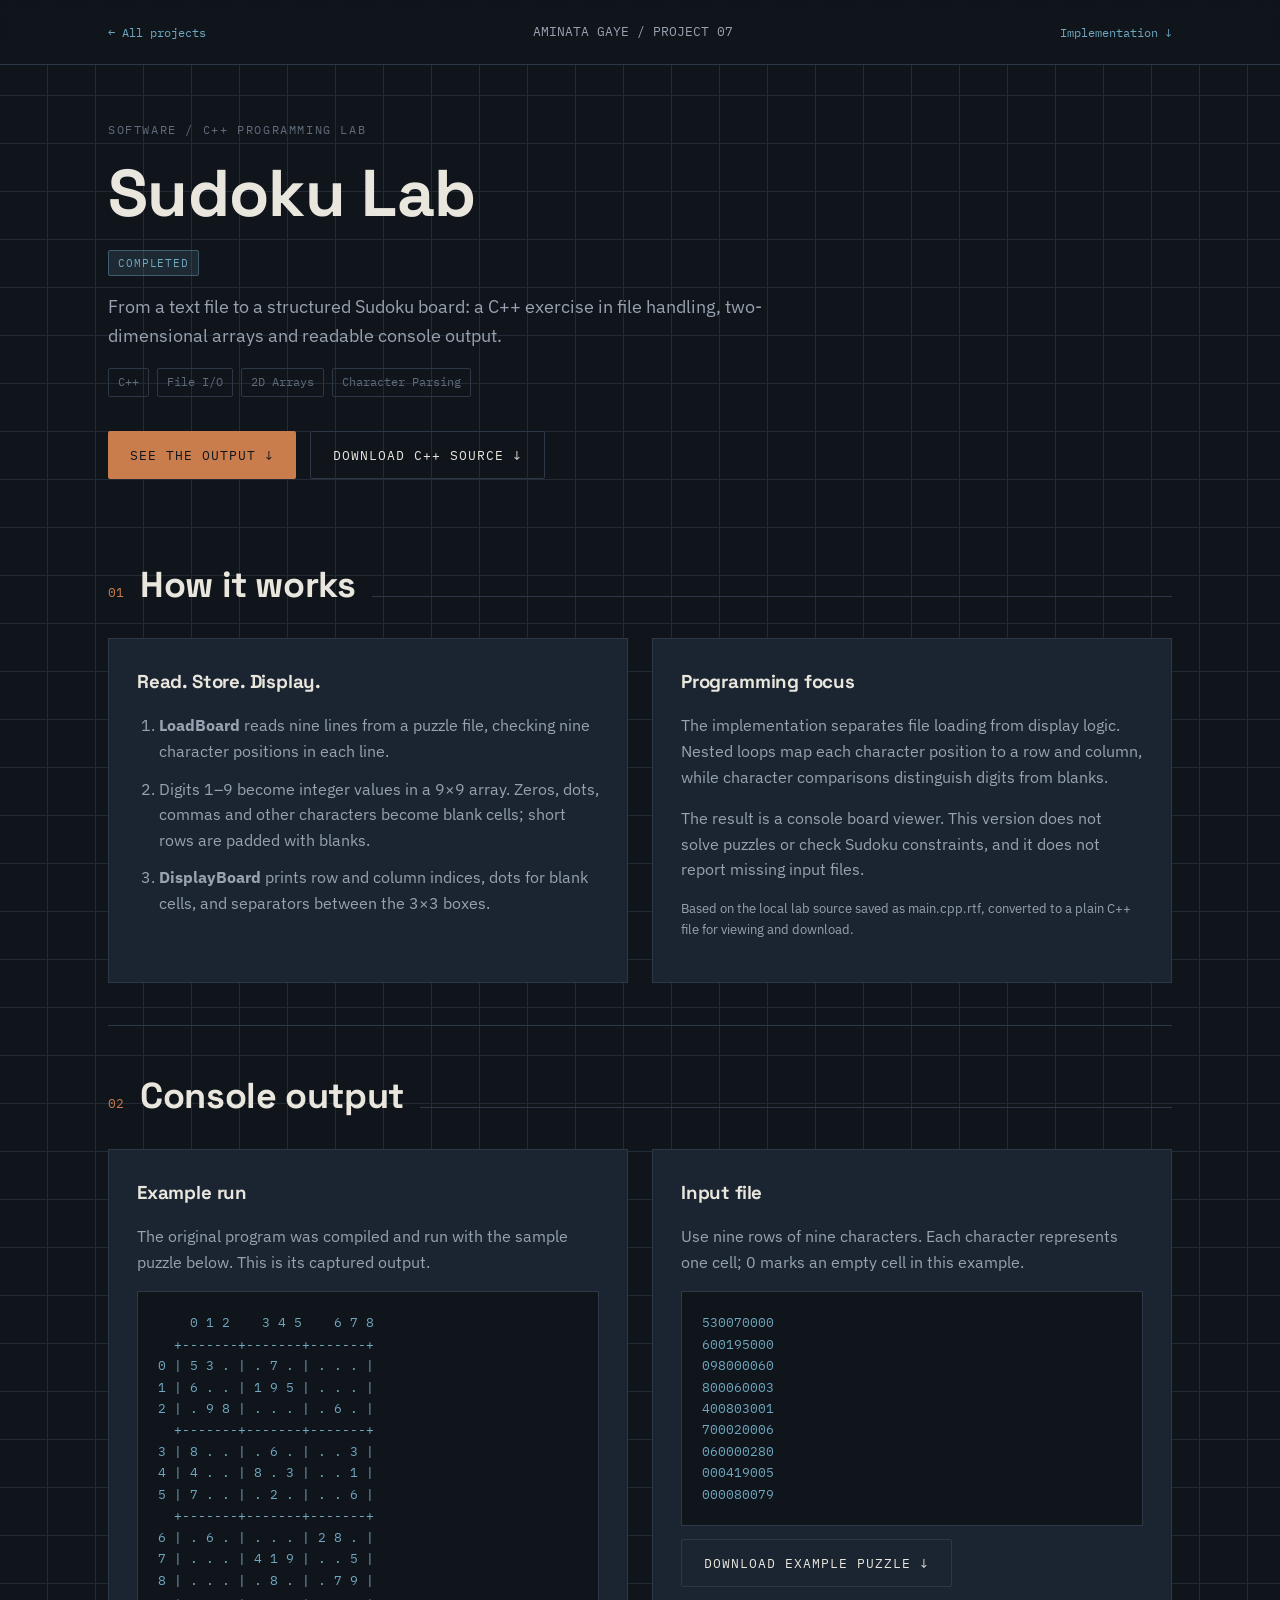
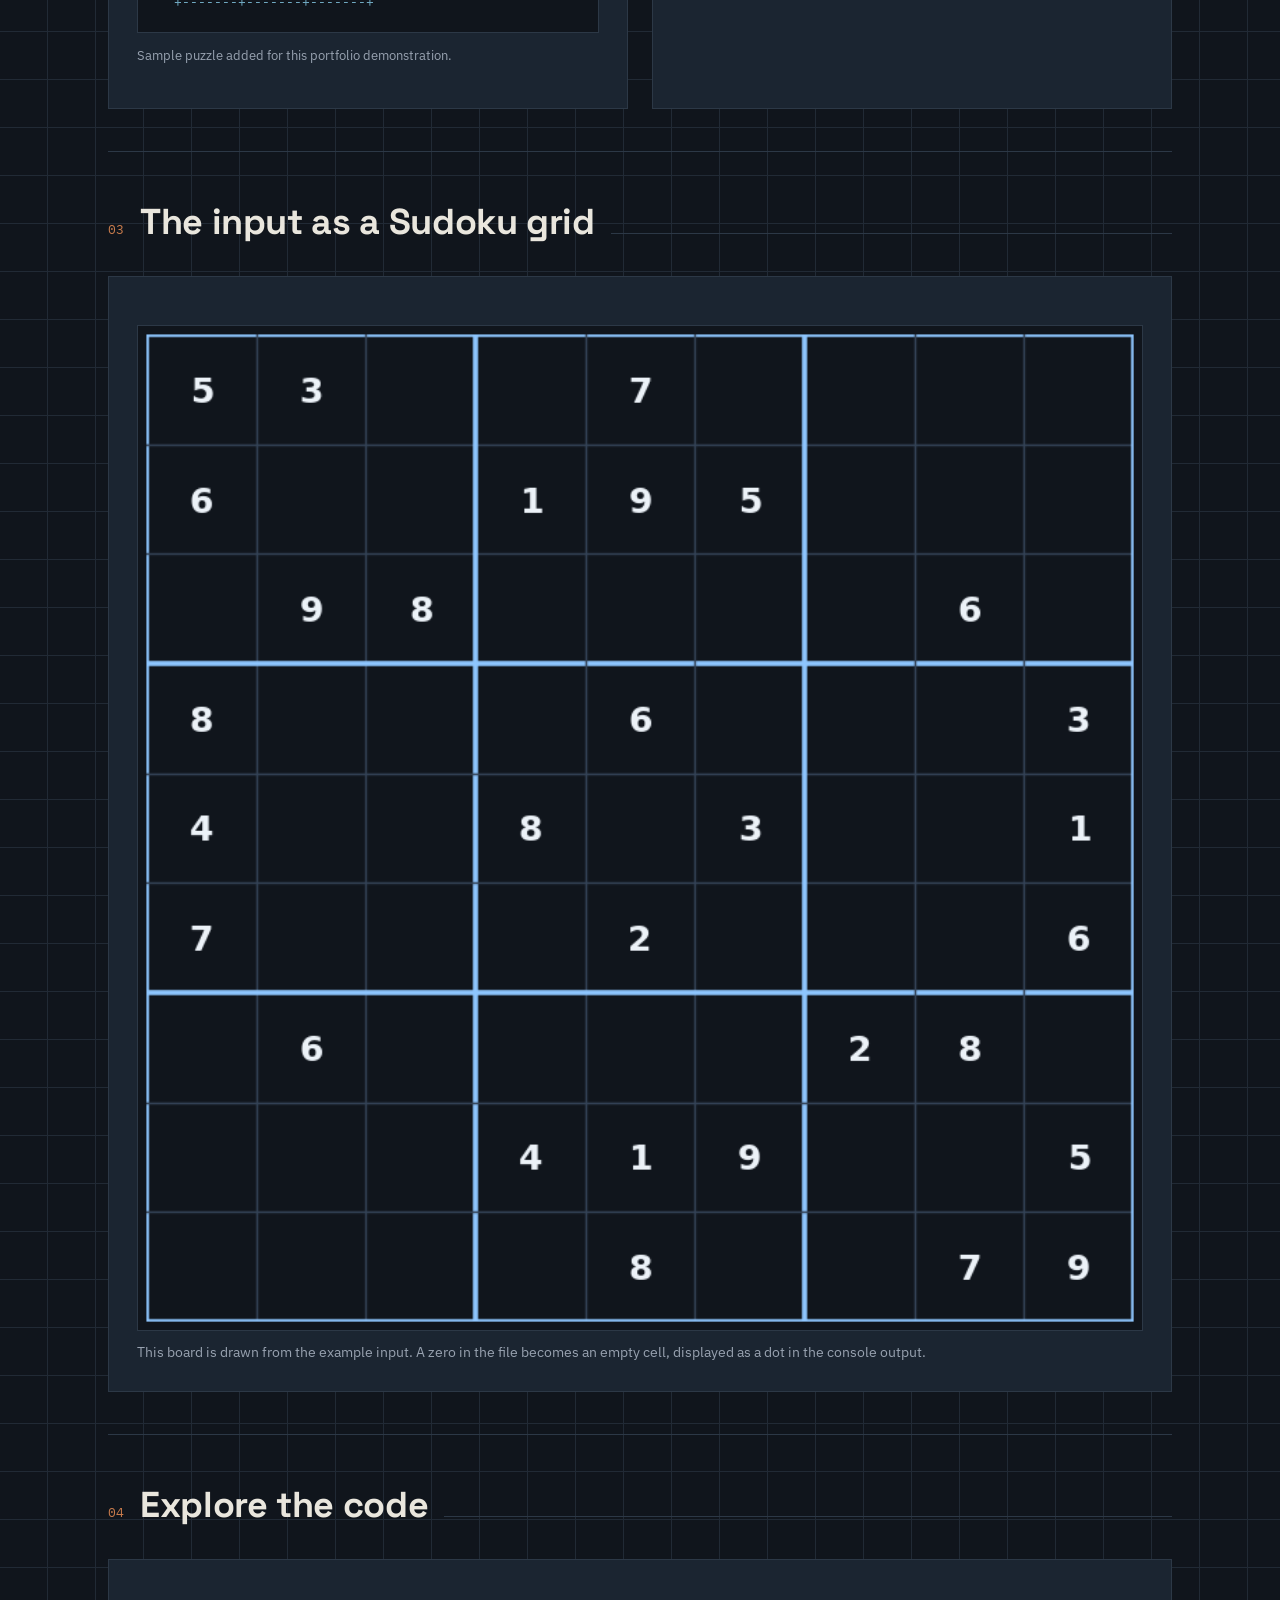
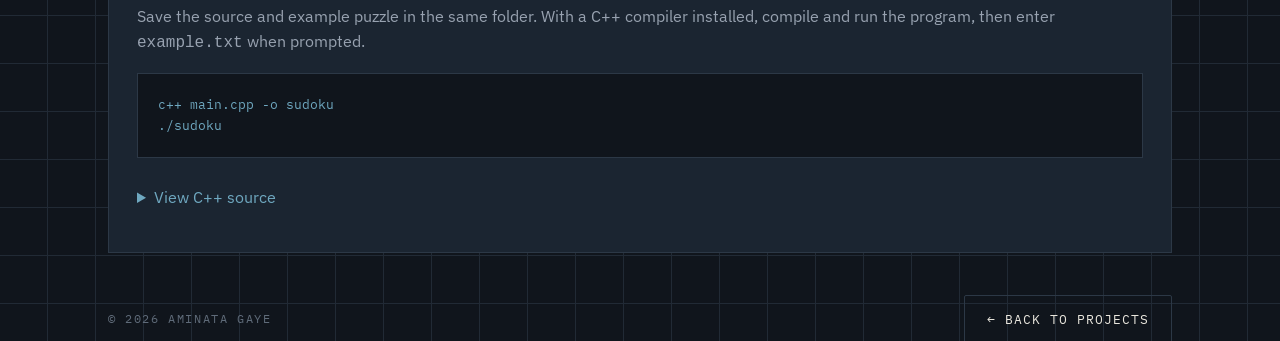
==== sudoku/index.html @ 0f59b284 "Add files via upload" ====
<!DOCTYPE html>
<html lang="en"><head><meta charset="UTF-8"><meta name="viewport" content="width=device-width, initial-scale=1.0"><title>Sudoku Lab — Aminata Gaye</title><link rel="preconnect" href="https://fonts.googleapis.com">
<link rel="preconnect" href="https://fonts.gstatic.com" crossorigin>
<link href="https://fonts.googleapis.com/css2?family=Space+Grotesk:wght@400;500;600;700&family=IBM+Plex+Sans:wght@400;500;600&family=IBM+Plex+Mono:wght@400;500;600&display=swap" rel="stylesheet">
<style>
  :root{
    --bg: #10151c;
    --bg-alt: #141b24;
    --surface: #1b2531;
    --surface-2: #212c3a;
    --line: #2c3846;
    --line-soft: #212a35;
    --text: #e9e6dd;
    --text-dim: #98a2b0;
    --text-faint: #5f6b79;
    --copper: #c97c4c;
    --copper-soft: rgba(201,124,76,0.14);
    --blue: #6fa8c0;
    --blue-soft: rgba(111,168,192,0.14);
    --amber: #d9a441;
    --radius: 2px;
    --maxw: 1120px;
  }

  *{ box-sizing: border-box; }
  html{ scroll-behavior: smooth; }
  @media (prefers-reduced-motion: reduce){
    html{ scroll-behavior: auto; }
    *{ animation-duration: 0.01ms !important; animation-iteration-count: 1 !important; transition-duration: 0.01ms !important; }
  }

  body{
    margin:0;
    background: var(--bg);
    color: var(--text);
    font-family: 'IBM Plex Sans', sans-serif;
    font-size: 16px;
    line-height: 1.6;
    background-image:
      linear-gradient(var(--line-soft) 1px, transparent 1px),
      linear-gradient(90deg, var(--line-soft) 1px, transparent 1px);
    background-size: 48px 48px;
    background-position: -1px -1px;
  }

  a{ color: inherit; }
  h1,h2,h3{ font-family: 'Space Grotesk', sans-serif; margin: 0; letter-spacing: -0.01em; }

  .label{
    font-family: 'IBM Plex Mono', monospace;
    font-size: 11.5px;
    letter-spacing: 0.14em;
    text-transform: uppercase;
    color: var(--text-faint);
  }

  .wrap{ max-width: var(--maxw); margin: 0 auto; padding: 0 28px; }

  /* ---------- NAV ---------- */
  nav{
    position: sticky; top: 0; z-index: 50;
    background: rgba(16,21,28,0.88);
    backdrop-filter: blur(8px);
    border-bottom: 1px solid var(--line);
  }
  nav .wrap{ display:flex; align-items:center; justify-content:space-between; height:64px; }
  .nav-mark{ display:flex; align-items:center; gap:10px; font-family:'IBM Plex Mono',monospace; font-size:13px; color:var(--text-dim); }
  .nav-mark .dot{ width:8px; height:8px; border:1.5px solid var(--copper); border-radius:50%; position:relative; }
  .nav-mark .dot::after{ content:""; position:absolute; inset:2px; background:var(--copper); border-radius:50%; }
  .nav-links{ display:flex; gap: 28px; list-style:none; margin:0; padding:0; }
  .nav-links a{
    text-decoration:none; font-family:'IBM Plex Mono', monospace; font-size:12.5px;
    letter-spacing:0.08em; text-transform:uppercase; color: var(--text-dim);
    padding: 4px 2px; border-bottom: 1px solid transparent;
    transition: color .15s ease, border-color .15s ease;
  }
  .nav-links a:hover, .nav-links a:focus-visible{ color: var(--copper); border-color: var(--copper); }
  .nav-cta{
    font-family:'IBM Plex Mono', monospace; font-size:12px; text-transform:uppercase; letter-spacing:.08em;
    color: var(--bg); background: var(--copper); padding: 8px 14px; text-decoration:none;
    border-radius: var(--radius);
  }
  .nav-toggle{ display:none; }

  a:focus-visible, button:focus-visible{ outline: 2px solid var(--blue); outline-offset: 3px; }

  /* ---------- HERO / TITLE BLOCK ---------- */
  .hero{
    position: relative;
    border-bottom: 1px solid var(--line);
    padding: 64px 0 0 0;
  }
  .crop{
    position:absolute; width:18px; height:18px; opacity:0.55;
  }
  .crop::before, .crop::after{ content:""; position:absolute; background: var(--text-faint); }
  .crop::before{ width:100%; height:1px; top:50%; }
  .crop::after{ width:1px; height:100%; left:50%; }
  .crop.tl{ top:14px; left:14px; }
  .crop.tr{ top:14px; right:14px; }

  .hero-inner{ padding: 40px 0 56px; position:relative; }
  .hero-eyebrow{
    display:flex; align-items:center; gap:10px; margin-bottom:22px;
  }
  .hero-eyebrow .rule{ flex:1; height:1px; background: var(--line); }

  .hero h1{
    font-size: clamp(44px, 8vw, 84px);
    font-weight: 700;
    line-height: 0.98;
    color: var(--text);
  }
  .hero h1 span{ color: var(--copper); }

  .hero-sub{
    margin-top: 18px;
    max-width: 560px;
    font-size: 17px;
    color: var(--text-dim);
  }

  .hero-actions{ display:flex; gap:14px; margin-top: 34px; flex-wrap: wrap; }
  .btn{
    font-family:'IBM Plex Mono', monospace; font-size:12.5px; text-transform:uppercase; letter-spacing:.08em;
    padding: 13px 22px; text-decoration:none; border-radius: var(--radius);
    display:inline-flex; align-items:center; gap:8px;
    transition: transform .15s ease, border-color .15s ease, background .15s ease;
  }
  .btn-primary{ background: var(--copper); color: var(--bg); }
  .btn-primary:hover{ transform: translateY(-1px); }
  .btn-ghost{ border: 1px solid var(--line); color: var(--text); }
  .btn-ghost:hover{ border-color: var(--blue); color: var(--blue); }

  /* title block strip */
  .titleblock{
    border-top: 1px solid var(--line);
    display:grid;
    grid-template-columns: repeat(4, 1fr);
  }
  .tb-cell{
    padding: 16px 20px;
    border-right: 1px solid var(--line);
  }
  .tb-cell:last-child{ border-right:none; }
  .tb-cell .label{ margin-bottom:6px; }
  .tb-cell .val{ font-family:'IBM Plex Mono', monospace; font-size:13.5px; color: var(--text); }
  .tb-cell .val.copper{ color: var(--copper); }

  /* ---------- SECTION SHELL ---------- */
  section{ padding: 84px 0; border-bottom: 1px solid var(--line); position:relative; }
  section:last-of-type{ border-bottom:none; }
  .sec-head{ display:flex; align-items:baseline; gap:16px; margin-bottom: 44px; }
  .sec-num{ font-family:'IBM Plex Mono', monospace; color: var(--copper); font-size: 13px; }
  .sec-head h2{ font-size: clamp(26px, 4vw, 36px); }
  .sec-head .rule{ flex:1; height:1px; background: var(--line); }

  /* ---------- ABOUT ---------- */
  .about-grid{ display:grid; grid-template-columns: 1.3fr 1fr; gap: 56px; }
  .about-text p{ color: var(--text-dim); font-size: 16px; margin: 0 0 16px; max-width: 560px; }
  .about-text strong{ color: var(--text); font-weight: 600; }

  .spec-sheet{ border: 1px solid var(--line); border-radius: var(--radius); background: var(--surface); }
  .spec-sheet .sh{
    padding: 14px 18px; border-bottom: 1px solid var(--line);
    font-family:'IBM Plex Mono', monospace; font-size:12px; letter-spacing:.1em; text-transform:uppercase; color: var(--text-faint);
  }
  .spec-row{
    display:flex; justify-content:space-between; gap: 12px;
    padding: 13px 18px; border-bottom: 1px solid var(--line-soft);
    font-size: 14px;
  }
  .spec-row:last-child{ border-bottom:none; }
  .spec-row .k{ color: var(--text-faint); font-family:'IBM Plex Mono', monospace; font-size:12.5px; }
  .spec-row .v{ color: var(--text); text-align:right; }

  /* ---------- SKILLS ---------- */
  .skills-grid{ display:grid; grid-template-columns: repeat(3, 1fr); gap: 1px; background: var(--line); border: 1px solid var(--line); }
  .skill-col{ background: var(--bg); padding: 28px 26px; }
  .skill-col .tag{
    display:inline-block; font-family:'IBM Plex Mono', monospace; font-size:11px; letter-spacing:.1em;
    text-transform:uppercase; color: var(--bg); background: var(--blue); padding: 3px 8px; border-radius: var(--radius); margin-bottom: 16px;
  }
  .skill-col:nth-child(1) .tag{ background: var(--copper); }
  .skill-col:nth-child(3) .tag{ background: var(--amber); }
  .skill-col h3{ font-size: 19px; margin-bottom: 14px; }
  .skill-col ul{ list-style:none; margin:0; padding:0; }
  .skill-col li{
    font-size: 14.5px; color: var(--text-dim); padding: 8px 0; border-top: 1px solid var(--line-soft);
    display:flex; align-items:center; gap:10px;
  }
  .skill-col li:first-of-type{ border-top:none; }
  .skill-col li::before{ content:""; width:5px; height:5px; background: var(--text-faint); flex-shrink:0; }

  /* ---------- PROJECTS ---------- */
  .projects{ display:flex; flex-direction:column; gap: 22px; }
  .project-card{
    border: 1px solid var(--line); border-radius: var(--radius); background: var(--surface);
    display:grid; grid-template-columns: 220px 1fr; position:relative; overflow:hidden;
  }
  .project-card.featured{ border-color: var(--copper); }
  .pc-side{
    background: var(--surface-2); border-right: 1px solid var(--line);
    padding: 24px 20px; display:flex; flex-direction:column; justify-content:space-between;
  }
  .pc-index{ font-family:'IBM Plex Mono', monospace; font-size: 34px; color: var(--line); font-weight:600; }
  .status{
    font-family:'IBM Plex Mono', monospace; font-size: 11px; text-transform:uppercase; letter-spacing:.08em;
    padding: 5px 9px; border-radius: var(--radius); width: fit-content;
  }
  .status.progress{ background: var(--copper-soft); color: var(--copper); border:1px solid rgba(201,124,76,0.4); }
  .status.done{ background: var(--blue-soft); color: var(--blue); border:1px solid rgba(111,168,192,0.4); }
  .status.planned{ background: rgba(152,162,176,0.1); color: var(--text-faint); border:1px solid var(--line); }

  .pc-main{ padding: 26px 28px; }
  .pc-top{ display:flex; align-items:flex-start; justify-content:space-between; gap: 16px; margin-bottom: 10px; }
  .pc-main h3{ font-size: 22px; }
  .featured-flag{
    font-family:'IBM Plex Mono', monospace; font-size: 10.5px; text-transform:uppercase; letter-spacing:.1em;
    color: var(--copper); border: 1px solid var(--copper); padding: 3px 8px; border-radius: var(--radius); white-space:nowrap;
  }
  .pc-main p{ color: var(--text-dim); font-size: 14.5px; margin: 0 0 16px; max-width: 620px; }
  .pc-tags{ display:flex; flex-wrap:wrap; gap: 8px; }
  .pc-tags span{
    font-family:'IBM Plex Mono', monospace; font-size: 11.5px; color: var(--text-faint);
    border: 1px solid var(--line); padding: 4px 9px; border-radius: var(--radius);
  }

  @media (max-width: 720px){
    .project-card{ grid-template-columns: 1fr; }
    .pc-side{ flex-direction:row; border-right:none; border-bottom:1px solid var(--line); align-items:center; }
  }

  /* ---------- CONTACT ---------- */
  .contact-block{
    display:grid; grid-template-columns: 1fr 1fr; gap: 40px; align-items:end;
  }
  .contact-block h2{ font-size: clamp(28px,5vw,44px); max-width: 480px; }
  .contact-sub{ margin-top: 14px; max-width: 420px; color: var(--text-dim); font-size: 15px; }
  .contact-links{ display:flex; flex-direction:column; gap: 0; }
  .contact-links a{
    display:flex; align-items:center; justify-content:space-between;
    padding: 16px 0; border-top: 1px solid var(--line);
    text-decoration:none; font-family:'IBM Plex Mono', monospace; font-size: 14px; color: var(--text);
    transition: color .15s ease, padding-left .15s ease;
  }
  .contact-links a:last-child{ border-bottom: 1px solid var(--line); }
  .contact-links a .arrow{ color: var(--text-faint); transition: transform .15s ease; }
  .contact-links a:hover{ color: var(--copper); padding-left: 6px; }
  .contact-links a:hover .arrow{ transform: translateX(3px); color: var(--copper); }

  footer{
    padding: 28px 0; display:flex; justify-content:space-between; align-items:center; flex-wrap:wrap; gap: 10px;
  }
  footer .label{ color: var(--text-faint); }

  @media (max-width: 860px){
    .titleblock{ grid-template-columns: repeat(2, 1fr); }
    .tb-cell:nth-child(2){ border-right:none; }
    .about-grid{ grid-template-columns: 1fr; }
    .skills-grid{ grid-template-columns: 1fr; }
    .contact-block{ grid-template-columns: 1fr; }
    .nav-links{ display:none; }
  }

.detail-hero{padding:56px 28px 36px}.detail-hero h1{font-size:clamp(36px,7vw,66px);margin:18px 0}.intro{max-width:700px;color:var(--text-dim);font-size:18px}.detail-grid{display:grid;grid-template-columns:1fr 1fr;gap:24px}.panel{padding:28px;background:var(--surface);border:1px solid var(--line);min-width:0}.panel h3{margin-bottom:14px}.panel p,.panel li{color:var(--text-dim)}.panel ol{padding-left:22px}.panel li{margin:12px 0}.detail-section{padding:42px 0}.detail-section .sec-head{margin-bottom:24px}.terminal{background:var(--bg);padding:20px;border:1px solid var(--line);overflow:auto;font:13px/1.65 'IBM Plex Mono',monospace;color:var(--blue)}.caption{font-size:13px;color:var(--text-dim)}.detail-nav{display:flex;gap:16px;align-items:center;flex-wrap:wrap}.detail-nav a{font:12px 'IBM Plex Mono',monospace;text-decoration:none;color:var(--blue)}details summary{cursor:pointer;color:var(--blue);padding:14px 0}section{scroll-margin-top:85px}@media(max-width:720px){.detail-grid{grid-template-columns:1fr}.panel{padding:20px}.detail-nav .nav-mark{display:none}.terminal{font-size:11px;padding:12px}}

.chart { margin: 20px 0 0; }
.chart img { display: block; width: 100%; height: auto; border: 1px solid var(--line); }
.chart figcaption { margin-top: 10px; color: var(--text-dim); font-size: 14px; }
.data-table { width: 100%; border-collapse: collapse; font: 13px/1.5 'IBM Plex Mono', monospace; }
.data-table td, .data-table th { border-bottom: 1px solid var(--line); padding: 8px; text-align: right; }
.data-table td:first-child, .data-table th:first-child { text-align: left; }
.table-wrap { overflow-x: auto; }
.detail-grid > * { min-width: 0; }
.source-links { display: flex; flex-wrap: wrap; gap: 10px; margin-top: 18px; }
.source-links a { overflow-wrap: anywhere; }
.cad-views details { margin-top: 12px; border-top: 1px solid var(--line); }
.cad-views summary:focus-visible { outline: 2px solid var(--blue); outline-offset: 3px; }

.detail-hero h1 { line-height: 1.12; }
.cad-views .chart img { max-height: 560px; object-fit: contain; background: var(--bg); }
</style></head><body>
<nav><div class="wrap detail-nav"><a href="../index.html#sudoku-project">← All projects</a><span class="nav-mark">AMINATA GAYE / PROJECT 07</span><a href="#implementation">Implementation ↓</a></div></nav>
<header class="detail-hero wrap"><div class="label">Software / C++ programming lab</div><h1>Sudoku Lab</h1><span class="status done">Completed</span><p class="intro">From a text file to a structured Sudoku board: a C++ exercise in file handling, two-dimensional arrays and readable console output.</p><div class="pc-tags"><span>C++</span><span>File I/O</span><span>2D Arrays</span><span>Character Parsing</span></div><div class="hero-actions"><a class="btn btn-primary" href="#output">See the output ↓</a><a class="btn btn-ghost" href="main.cpp" download>Download C++ source ↓</a></div></header>
<main class="wrap">
<section class="detail-section" id="implementation"><div class="sec-head"><span class="sec-num">01</span><h2>How it works</h2><span class="rule"></span></div><div class="detail-grid"><article class="panel"><h3>Read. Store. Display.</h3><ol><li><strong>LoadBoard</strong> reads nine lines from a puzzle file, checking nine character positions in each line.</li><li>Digits 1–9 become integer values in a 9×9 array. Zeros, dots, commas and other characters become blank cells; short rows are padded with blanks.</li><li><strong>DisplayBoard</strong> prints row and column indices, dots for blank cells, and separators between the 3×3 boxes.</li></ol></article><article class="panel"><h3>Programming focus</h3><p>The implementation separates file loading from display logic. Nested loops map each character position to a row and column, while character comparisons distinguish digits from blanks.</p><p>The result is a console board viewer. This version does not solve puzzles or check Sudoku constraints, and it does not report missing input files.</p><p class="caption">Based on the local lab source saved as main.cpp.rtf, converted to a plain C++ file for viewing and download.</p></article></div></section>
<section class="detail-section" id="output"><div class="sec-head"><span class="sec-num">02</span><h2>Console output</h2><span class="rule"></span></div><div class="detail-grid"><article class="panel"><h3>Example run</h3><p>The original program was compiled and run with the sample puzzle below. This is its captured output.</p><pre class="terminal" aria-label="Sudoku board console output">    0 1 2    3 4 5    6 7 8
  +-------+-------+-------+
0 | 5 3 . | . 7 . | . . . |
1 | 6 . . | 1 9 5 | . . . |
2 | . 9 8 | . . . | . 6 . |
  +-------+-------+-------+
3 | 8 . . | . 6 . | . . 3 |
4 | 4 . . | 8 . 3 | . . 1 |
5 | 7 . . | . 2 . | . . 6 |
  +-------+-------+-------+
6 | . 6 . | . . . | 2 8 . |
7 | . . . | 4 1 9 | . . 5 |
8 | . . . | . 8 . | . 7 9 |
  +-------+-------+-------+
</pre><p class="caption">Sample puzzle added for this portfolio demonstration.</p></article><article class="panel"><h3>Input file</h3><p>Use nine rows of nine characters. Each character represents one cell; 0 marks an empty cell in this example.</p><pre class="terminal">530070000
600195000
098000060
800060003
400803001
700020006
060000280
000419005
000080079
</pre><a class="btn btn-ghost" href="example.txt" download>Download example puzzle ↓</a></article></div></section>
<section class="detail-section"><div class="sec-head"><span class="sec-num">03</span><h2>The input as a Sudoku grid</h2><span class="rule"></span></div>
<article class="panel"><figure class="chart"><img src="sample-grid.png" alt="Nine-by-nine grid showing the givens from the downloadable example puzzle."><figcaption>This board is drawn from the example input. A zero in the file becomes an empty cell, displayed as a dot in the console output.</figcaption></figure></article></section>
<section class="detail-section" id="source"><div class="sec-head"><span class="sec-num">04</span><h2>Explore the code</h2><span class="rule"></span></div><div class="panel"><p>Save the source and example puzzle in the same folder. With a C++ compiler installed, compile and run the program, then enter <code>example.txt</code> when prompted.</p><pre class="terminal">c++ main.cpp -o sudoku
./sudoku</pre><details><summary>View C++ source</summary><pre class="terminal"><code>#include &lt;iostream&gt;
#include &lt;fstream&gt;
#include &lt;string&gt;
using namespace std;

int board[9][9] = {0};

void LoadBoard(string filename, int board[9][9]) {
    ifstream File(filename);
    string line;
    for (int i = 0; i &lt; 9; i++) {
        getline(File, line);
        for (int j = 0; j &lt; 9; j++) {
            if (j &lt; line.length()) {
                char c = line[j];
                if (c == &#x27;,&#x27; || c == &#x27;0&#x27; || c == &#x27;.&#x27;) {
                    board[i][j] = 0;
                } else if (c &gt;= &#x27;1&#x27; &amp;&amp; c &lt;= &#x27;9&#x27;) {
                    board[i][j] = c - &#x27;0&#x27;;
                } else {
                    board[i][j] = 0;
                }
            } else {
                board[i][j] = 0;
            }
        }
    }
    File.close();
}

void DisplayBoard(int board[9][9]) {
    cout &lt;&lt; &quot;\n    0 1 2    3 4 5    6 7 8\n&quot;;
    cout &lt;&lt; &quot;  +-------+-------+-------+\n&quot;;
    for (int i = 0; i &lt; 9; i++) {
        cout &lt;&lt; i &lt;&lt; &quot; | &quot;;
        for (int j = 0; j &lt; 9; j++) {
            if (board[i][j] == 0)
                cout &lt;&lt; &quot;. &quot;;
            else
                cout &lt;&lt; board[i][j] &lt;&lt; &quot; &quot;;
            
            if ((j + 1) % 3 == 0 &amp;&amp; j != 8)
                cout &lt;&lt; &quot;| &quot;;
        }
        cout &lt;&lt; &quot;|\n&quot;;
        if ((i + 1) % 3 == 0 &amp;&amp; i != 8)
            cout &lt;&lt; &quot;  +-------+-------+-------+\n&quot;;
    }
    cout &lt;&lt; &quot;  +-------+-------+-------+\n&quot;;
}

int main() {
    string filename;
    cout &lt;&lt; &quot;Enter Sudoku file name: &quot;;
    cin &gt;&gt; filename;
    
    LoadBoard(filename, board);
    DisplayBoard(board);
    
    return 0;
}</code></pre></details></div></section>
</main><footer class="wrap"><span class="label">© 2026 AMINATA GAYE</span><a class="btn btn-ghost" href="../index.html#sudoku-project">← Back to projects</a></footer></body></html>
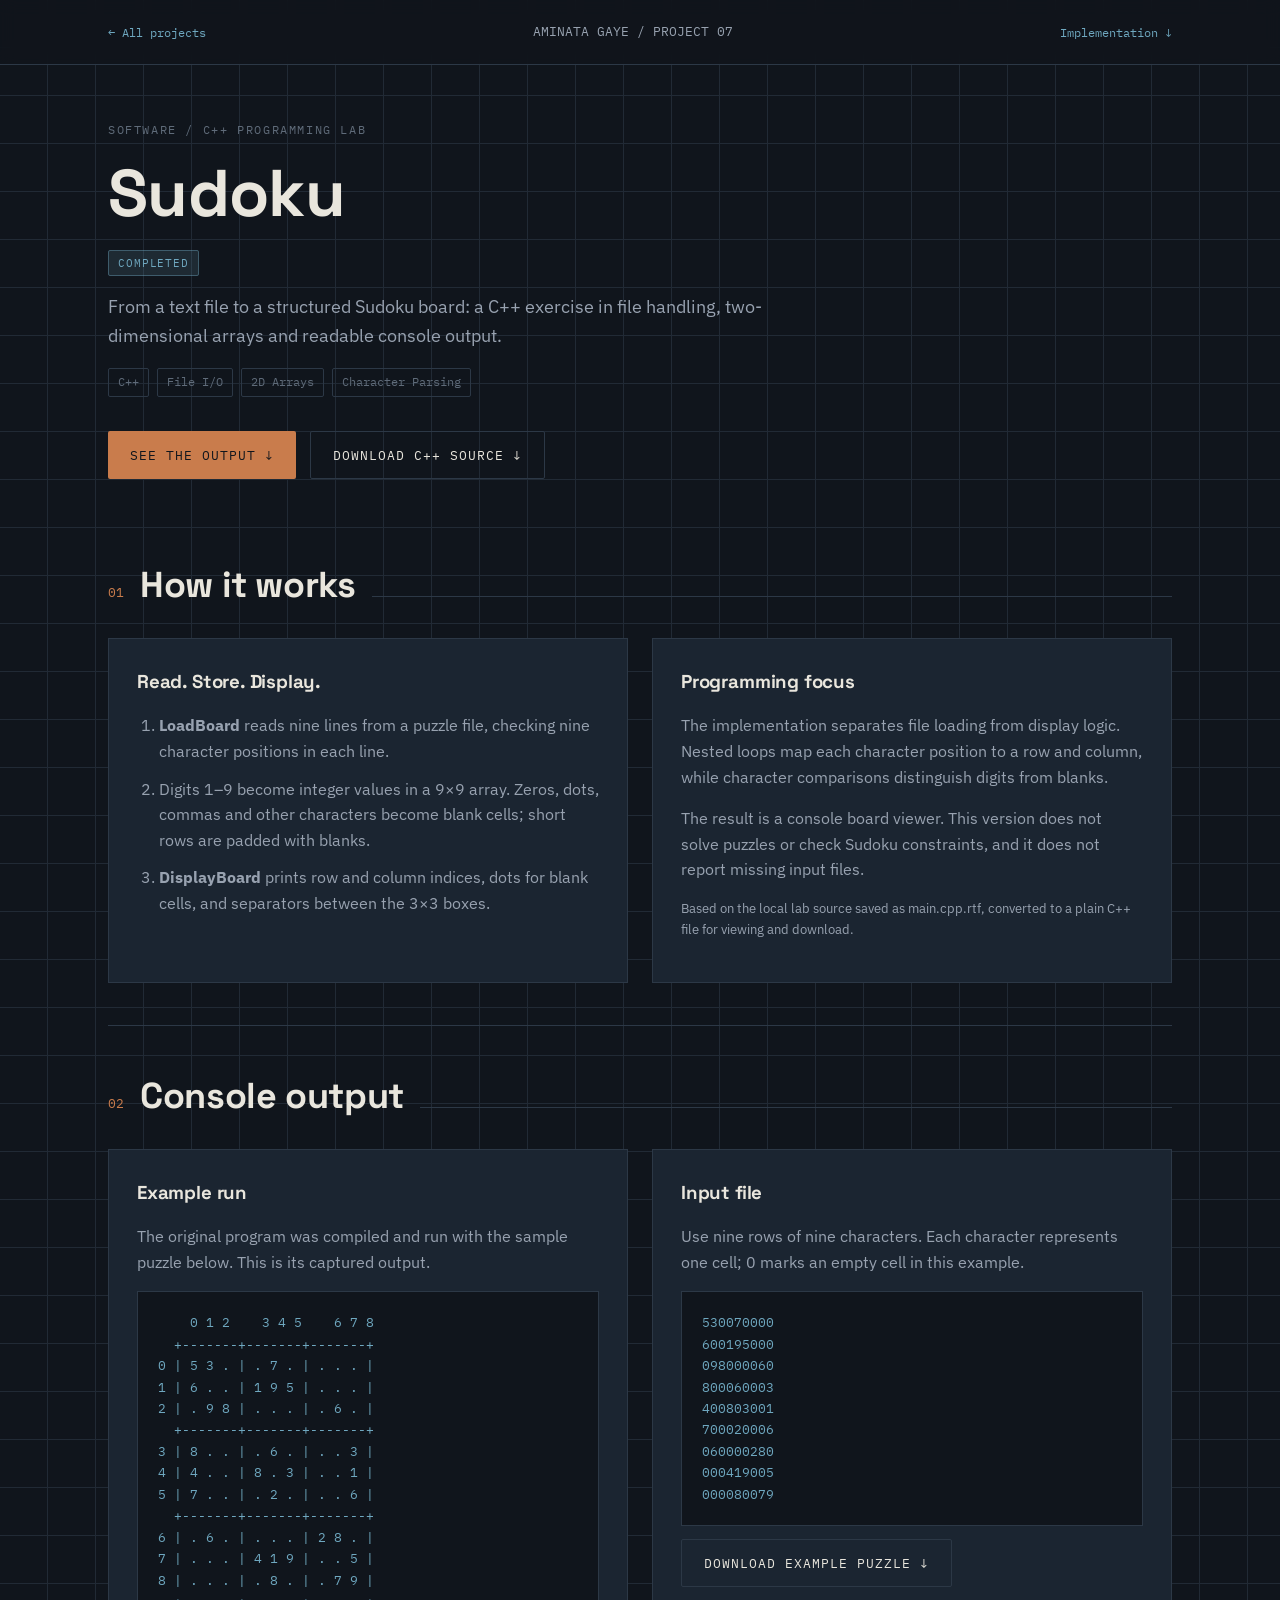
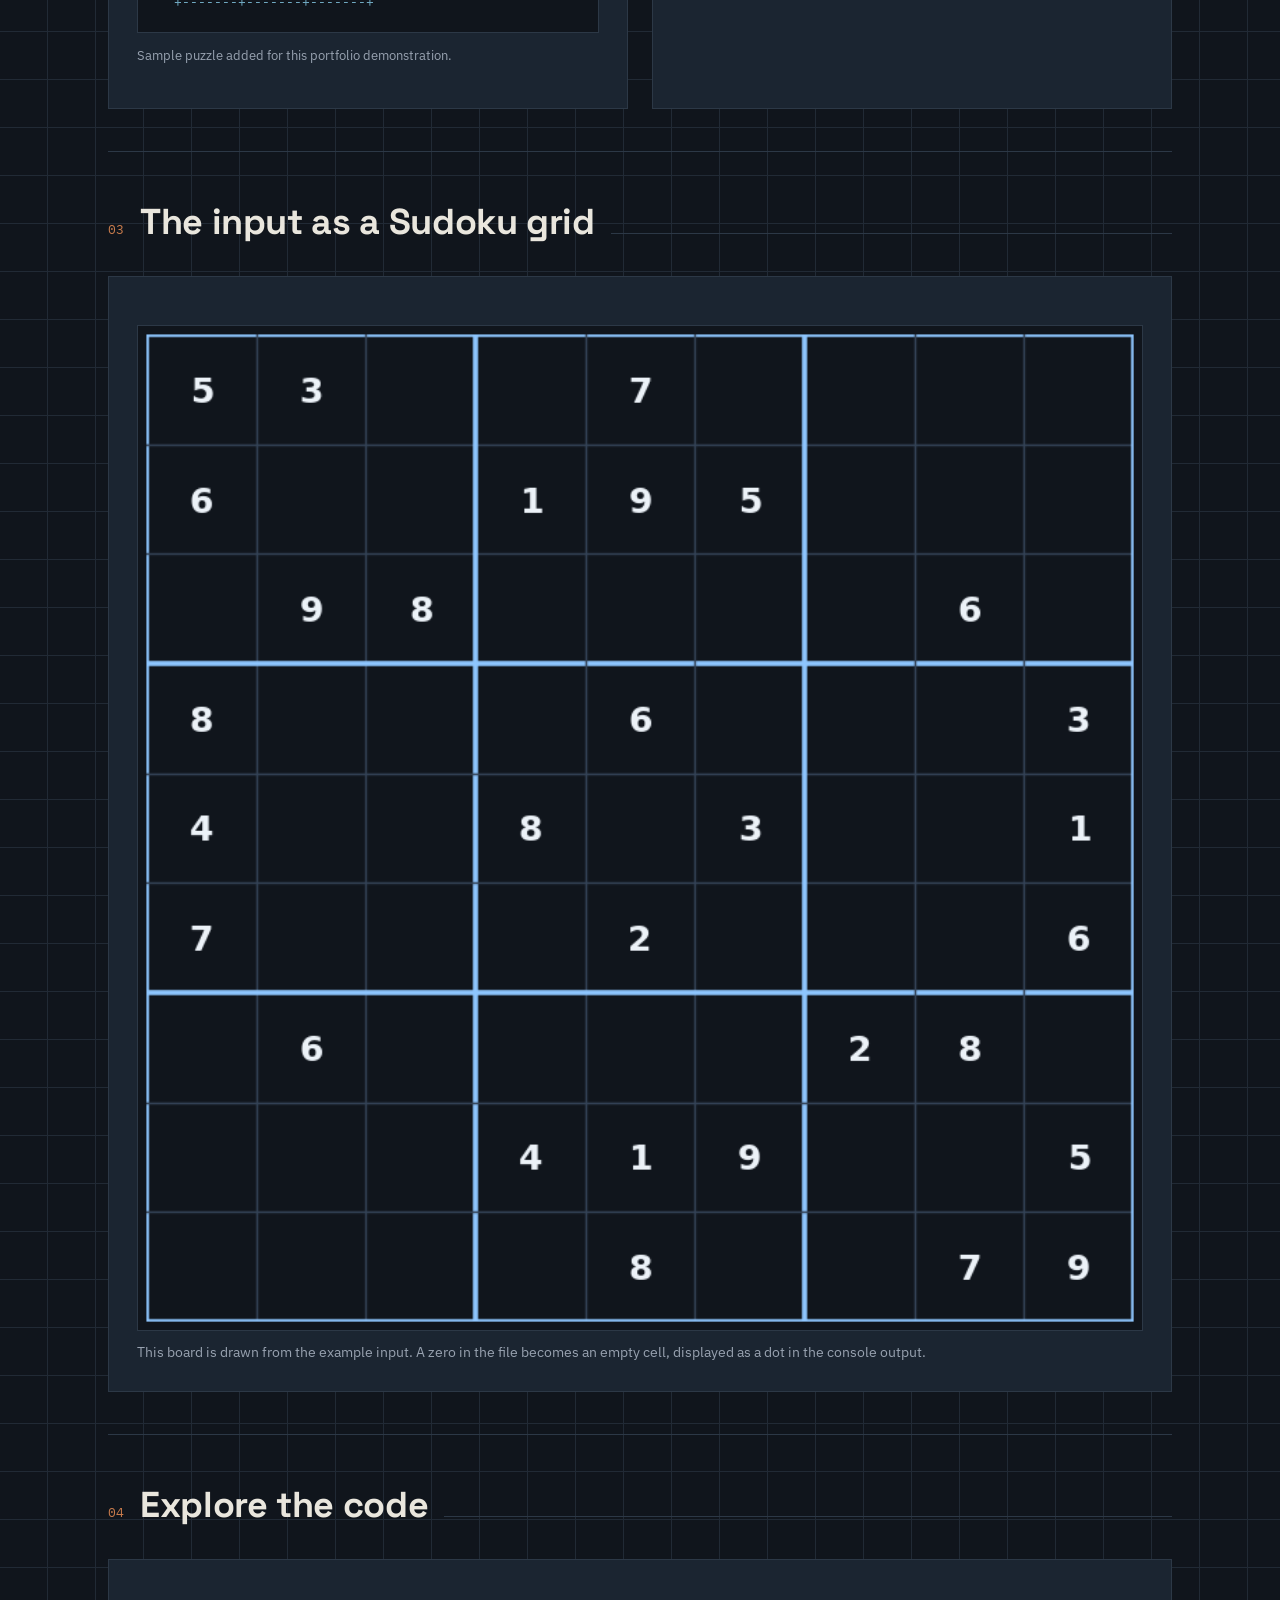
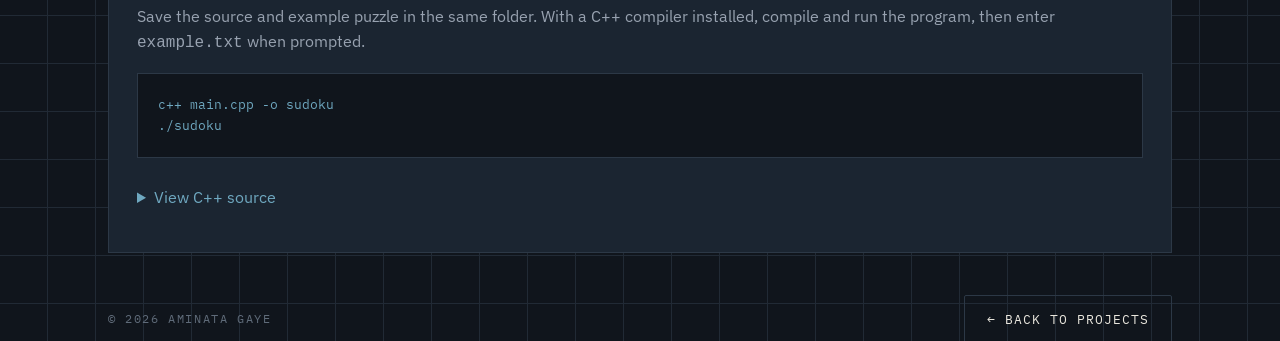
==== commit 4247dfe0: "Update title and header for Sudoku Lab page" ====
--- a/sudoku/index.html
+++ b/sudoku/index.html
@@ -1,5 +1,5 @@
 <!DOCTYPE html>
-<html lang="en"><head><meta charset="UTF-8"><meta name="viewport" content="width=device-width, initial-scale=1.0"><title>Sudoku Lab — Aminata Gaye</title><link rel="preconnect" href="https://fonts.googleapis.com">
+<html lang="en"><head><meta charset="UTF-8"><meta name="viewport" content="width=device-width, initial-scale=1.0"><title>Sudoku — Aminata Gaye</title><link rel="preconnect" href="https://fonts.googleapis.com">
 <link rel="preconnect" href="https://fonts.gstatic.com" crossorigin>
 <link href="https://fonts.googleapis.com/css2?family=Space+Grotesk:wght@400;500;600;700&family=IBM+Plex+Sans:wght@400;500;600&family=IBM+Plex+Mono:wght@400;500;600&display=swap" rel="stylesheet">
 <style>
@@ -282,7 +282,7 @@
 .cad-views .chart img { max-height: 560px; object-fit: contain; background: var(--bg); }
 </style></head><body>
 <nav><div class="wrap detail-nav"><a href="../index.html#sudoku-project">← All projects</a><span class="nav-mark">AMINATA GAYE / PROJECT 07</span><a href="#implementation">Implementation ↓</a></div></nav>
-<header class="detail-hero wrap"><div class="label">Software / C++ programming lab</div><h1>Sudoku Lab</h1><span class="status done">Completed</span><p class="intro">From a text file to a structured Sudoku board: a C++ exercise in file handling, two-dimensional arrays and readable console output.</p><div class="pc-tags"><span>C++</span><span>File I/O</span><span>2D Arrays</span><span>Character Parsing</span></div><div class="hero-actions"><a class="btn btn-primary" href="#output">See the output ↓</a><a class="btn btn-ghost" href="main.cpp" download>Download C++ source ↓</a></div></header>
+<header class="detail-hero wrap"><div class="label">Software / C++ programming lab</div><h1>Sudoku</h1><span class="status done">Completed</span><p class="intro">From a text file to a structured Sudoku board: a C++ exercise in file handling, two-dimensional arrays and readable console output.</p><div class="pc-tags"><span>C++</span><span>File I/O</span><span>2D Arrays</span><span>Character Parsing</span></div><div class="hero-actions"><a class="btn btn-primary" href="#output">See the output ↓</a><a class="btn btn-ghost" href="main.cpp" download>Download C++ source ↓</a></div></header>
 <main class="wrap">
 <section class="detail-section" id="implementation"><div class="sec-head"><span class="sec-num">01</span><h2>How it works</h2><span class="rule"></span></div><div class="detail-grid"><article class="panel"><h3>Read. Store. Display.</h3><ol><li><strong>LoadBoard</strong> reads nine lines from a puzzle file, checking nine character positions in each line.</li><li>Digits 1–9 become integer values in a 9×9 array. Zeros, dots, commas and other characters become blank cells; short rows are padded with blanks.</li><li><strong>DisplayBoard</strong> prints row and column indices, dots for blank cells, and separators between the 3×3 boxes.</li></ol></article><article class="panel"><h3>Programming focus</h3><p>The implementation separates file loading from display logic. Nested loops map each character position to a row and column, while character comparisons distinguish digits from blanks.</p><p>The result is a console board viewer. This version does not solve puzzles or check Sudoku constraints, and it does not report missing input files.</p><p class="caption">Based on the local lab source saved as main.cpp.rtf, converted to a plain C++ file for viewing and download.</p></article></div></section>
 <section class="detail-section" id="output"><div class="sec-head"><span class="sec-num">02</span><h2>Console output</h2><span class="rule"></span></div><div class="detail-grid"><article class="panel"><h3>Example run</h3><p>The original program was compiled and run with the sample puzzle below. This is its captured output.</p><pre class="terminal" aria-label="Sudoku board console output">    0 1 2    3 4 5    6 7 8
@@ -373,4 +373,4 @@
     
     return 0;
 }</code></pre></details></div></section>
-</main><footer class="wrap"><span class="label">© 2026 AMINATA GAYE</span><a class="btn btn-ghost" href="../index.html#sudoku-project">← Back to projects</a></footer></body></html>+</main><footer class="wrap"><span class="label">© 2026 AMINATA GAYE</span><a class="btn btn-ghost" href="../index.html#sudoku-project">← Back to projects</a></footer></body></html>
